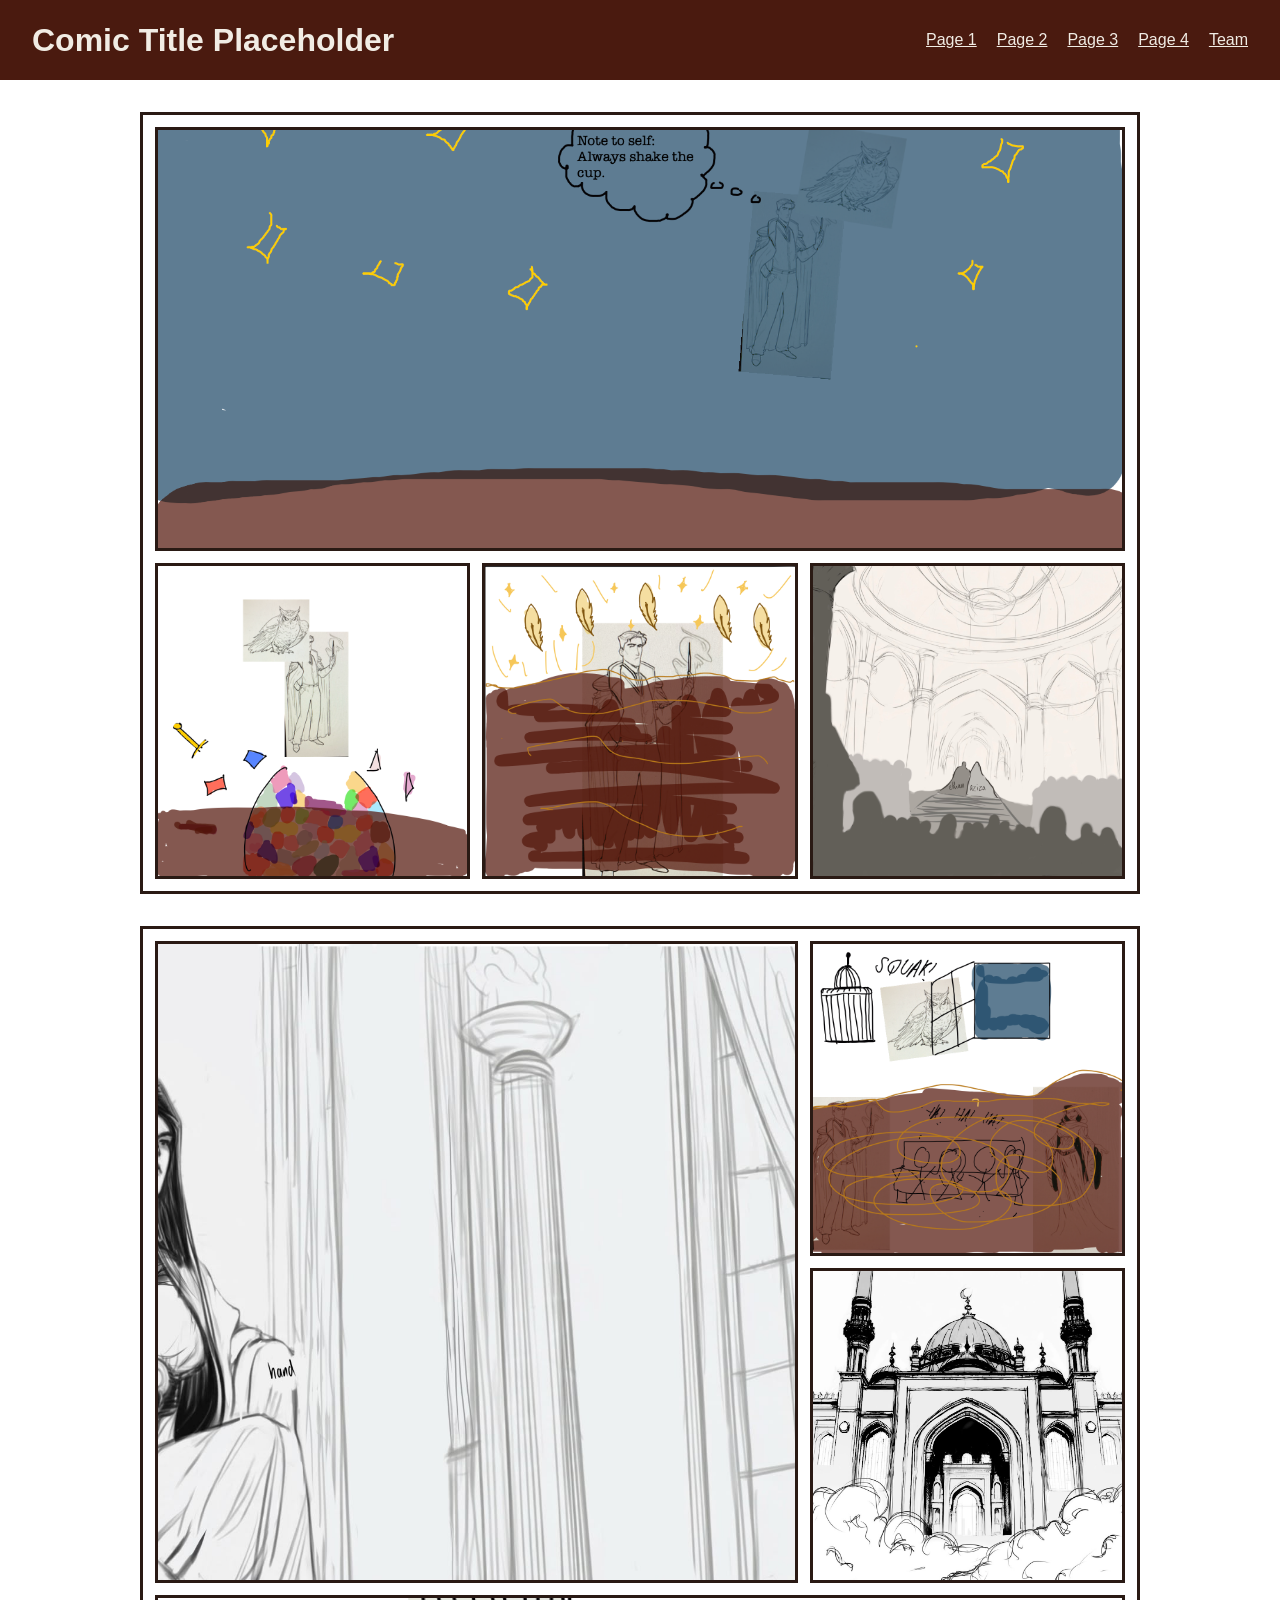
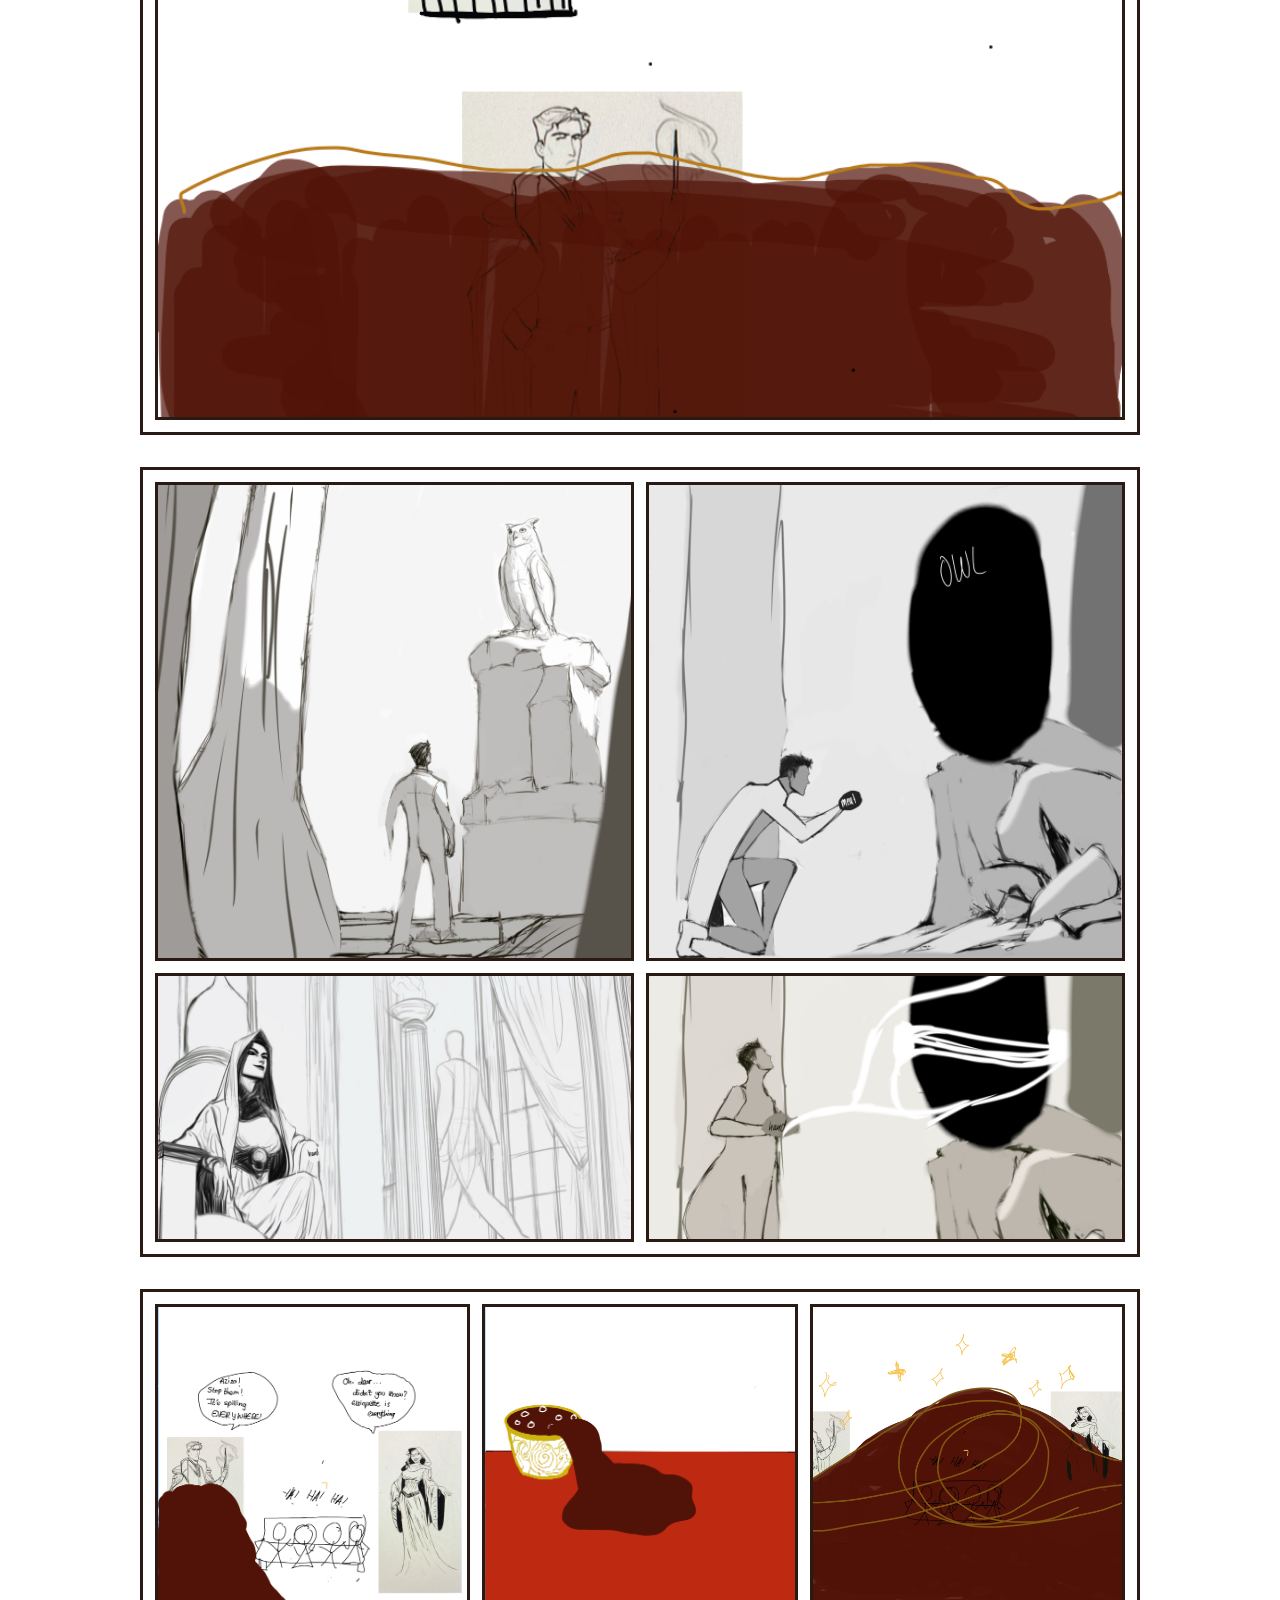
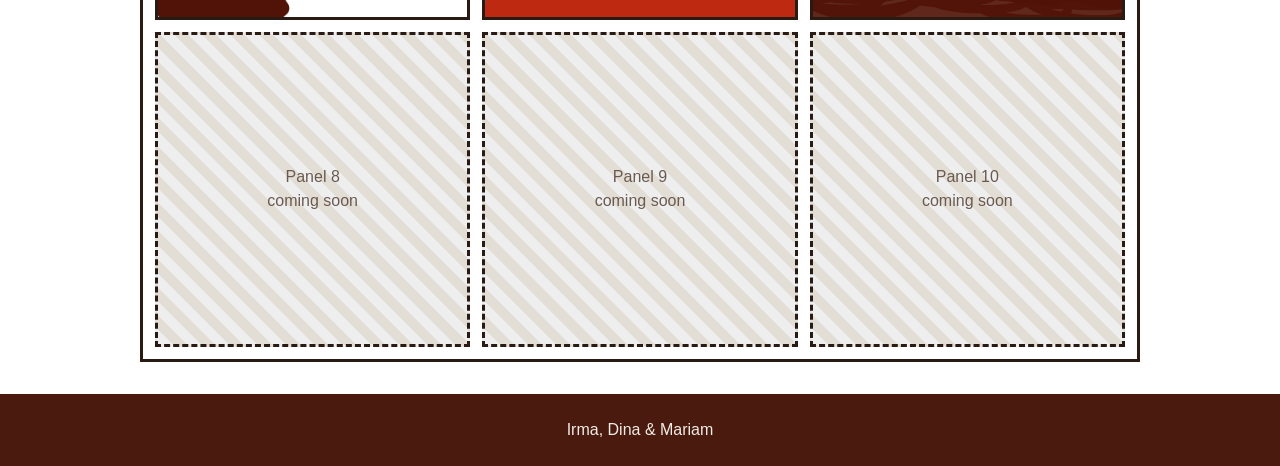
==== index.html @ a1531162 "Added resources used to learn about <figure>" ====
<!DOCTYPE html>
<html lang="en">
<head>
  <meta charset="UTF-8">
  <meta name="viewport" content="width=device-width, initial-scale=1">
  <title>Project 2 Prototype</title>
  <link rel="stylesheet" href="styles.css">
</head>
<body>

    <!-- used this documentation to learn about the figure element: https://developer.mozilla.org/en-US/docs/Web/HTML/Reference/Elements/figure -->
  
    <header class="site-header">
    <h1>Comic Title Placeholder</h1>



    <!-- navigation links to each page and the credits section -->
    <nav>
      <a href="#page-1">Page 1</a>
      <a href="#page-2">Page 2</a>
      <a href="#page-3">Page 3</a>
      <a href="#page-4">Page 4</a>
      <a href="#credits">Team</a>
    </nav>
  </header>

  <main>
    <!-- pg1-->
    <section class="page" id="page-1">
      <figure class="panel p-night"><img src="assets/night-sky.png" alt="Placeholder"></figure>
      <figure class="panel p-cauldron"><img src="assets/cauldron.png" alt="Placeholder"></figure>
      <figure class="panel p-spill"><img src="assets/spill.png" alt="Placeholder"></figure>
      <figure class="panel p-aziza"><img src="assets/together.jpeg" alt="Placeholder"></figure>
    </section>

    <!-- pg2-->
    <section class="page" id="page-2">
      <figure class="panel p-laughing"><img src="assets/talking.jpeg" alt="Placeholder"></figure>
      <figure class="panel p-cage"><img src="assets/owl-cage.png" alt="Placeholder"></figure>
      <figure class="panel p-window"><img src="assets/home.jpeg" alt="Placeholder"></figure>
      <figure class="panel p-feathers"><img src="assets/feathers.png" alt="Placeholder"></figure>
    </section>
    <!-- pg3 -->
    <section class="page" id="page-3">
      <figure class="panel p-mosque"><img src="assets/big.jpeg" alt="Placeholder"></figure>
      <figure class="panel p-hall"><img src="assets/befriend.jpeg" alt="Placeholder"></figure>
      <figure class="panel p-throne1"><img src="assets/throne.jpeg" alt="Placeholder"></figure>
      <figure class="panel p-throne2"><img src="assets/powers.jpeg" alt="Placeholder"></figure>
    </section>

    <!-- pg4 -->
    <section class="page" id="page-4">
      <figure class="panel p-sq"><img src="assets/convo.png" alt="Placeholder"></figure>
      <figure class="panel p-sq"><img src="assets/cup.png" alt="Placeholder"></figure>
      <figure class="panel p-sq"><img src="assets/more-spill.png" alt="Placeholder"></figure>
      <div class="panel placeholder p-sq"><p>Panel 8<br>coming soon</p></div>
      <div class="panel placeholder p-sq"><p>Panel 9<br>coming soon</p></div>
      <div class="panel placeholder p-sq"><p>Panel 10<br>coming soon</p></div>
    </section>
  </main>

  <footer class="site-footer" id="team">
    <p>Irma, Dina & Mariam</p>
  </footer>

</body>
</html>
---- styles.css ----
html, body, header, nav, main, section, figure, footer,
h1, h2, h3, p, ul, a, img, div{
  box-sizing: border-box;
  margin: 0;
  padding: 0;
}

body{
  font-family: Arial, Helvetica, sans-serif;
  line-height: 1.5;
  background: #ffffff;
  color: #222222;
}

img{
  max-width: 100%;
  display: block;
}

/* flexbox: header and nav */
.site-header{
  display: flex;
  justify-content: space-between;
  align-items: center;
  flex-wrap: wrap;
  gap: 1rem;
  padding: 1rem 2rem;
  background: #4a1a0f;
  color: #f1ece4;
}
.site-header nav{
    display: flex; 
    gap: 1.25rem; 
}
.site-header a{
    color: inherit; 
}

/* grid: each comic page is a 6 column grid */
.page{
  display: grid;
  grid-template-columns: repeat(6, 1fr);
  gap: 0.75rem;
  max-width: 1000px;
  margin: 2rem auto;
  padding: 0.75rem;
  background: #fff;
  border: 3px solid #2a1a14;
}

.panel{ 
    border: 3px solid #2a1a14; 
    overflow: hidden; 
    background: #ddd; 
}

.panel img{ 
    width: 100%; 
    height: 100%; 
    object-fit: cover; 
    display: block; 
}

/* pg1: wide panel on top, then three smaller ones */
.p-night{ 
    grid-column: span 6; 
    aspect-ratio: 16 / 7; 
}
.p-cauldron{ 
    grid-column: span 2; 
    aspect-ratio: 1; 
}
.p-spill{ 
    grid-column: span 2; 
    aspect-ratio: 1; 
}
.p-aziza{ 
    grid-column: span 2; 
    aspect-ratio: 1; 
}

/* pg2: tall panel on the left, small ones stacked on the right */
.p-laughing{
    grid-column: span 4; 
    grid-row: span 2; 
}
.p-cage{ 
    grid-column: span 2; 
    aspect-ratio: 1; 
}
.p-window{ 
    grid-column: span 2; 
    aspect-ratio: 1; 
}
.p-feathers{ 
    grid-column: span 6; 
    aspect-ratio: 16 / 7; 
}


/* pg3 */
.p-mosque, .p-hall{ 
    grid-column: span 3; 
    aspect-ratio: 1; 
}
.p-throne1, .p-throne2{
    grid-column: span 3; 
    aspect-ratio: 16 / 9;
}

/* pg4: six equal squares, last three are placeholders */
.p-sq{
    grid-column: span 2;
    aspect-ratio: 1; 
}

.placeholder{
  display: flex;
  align-items: center;
  justify-content: center;
  text-align: center;
  background: repeating-linear-gradient(45deg, #eee, #eee 10px, #e2ddd5 10px, #e2ddd5 20px);
  border-style: dashed;
  color: #6b5a50;
}

.site-footer{ 
    text-align: center; 
    padding: 1.5rem; 
    background: #4a1a0f; 
    color: #f1ece4; 
}
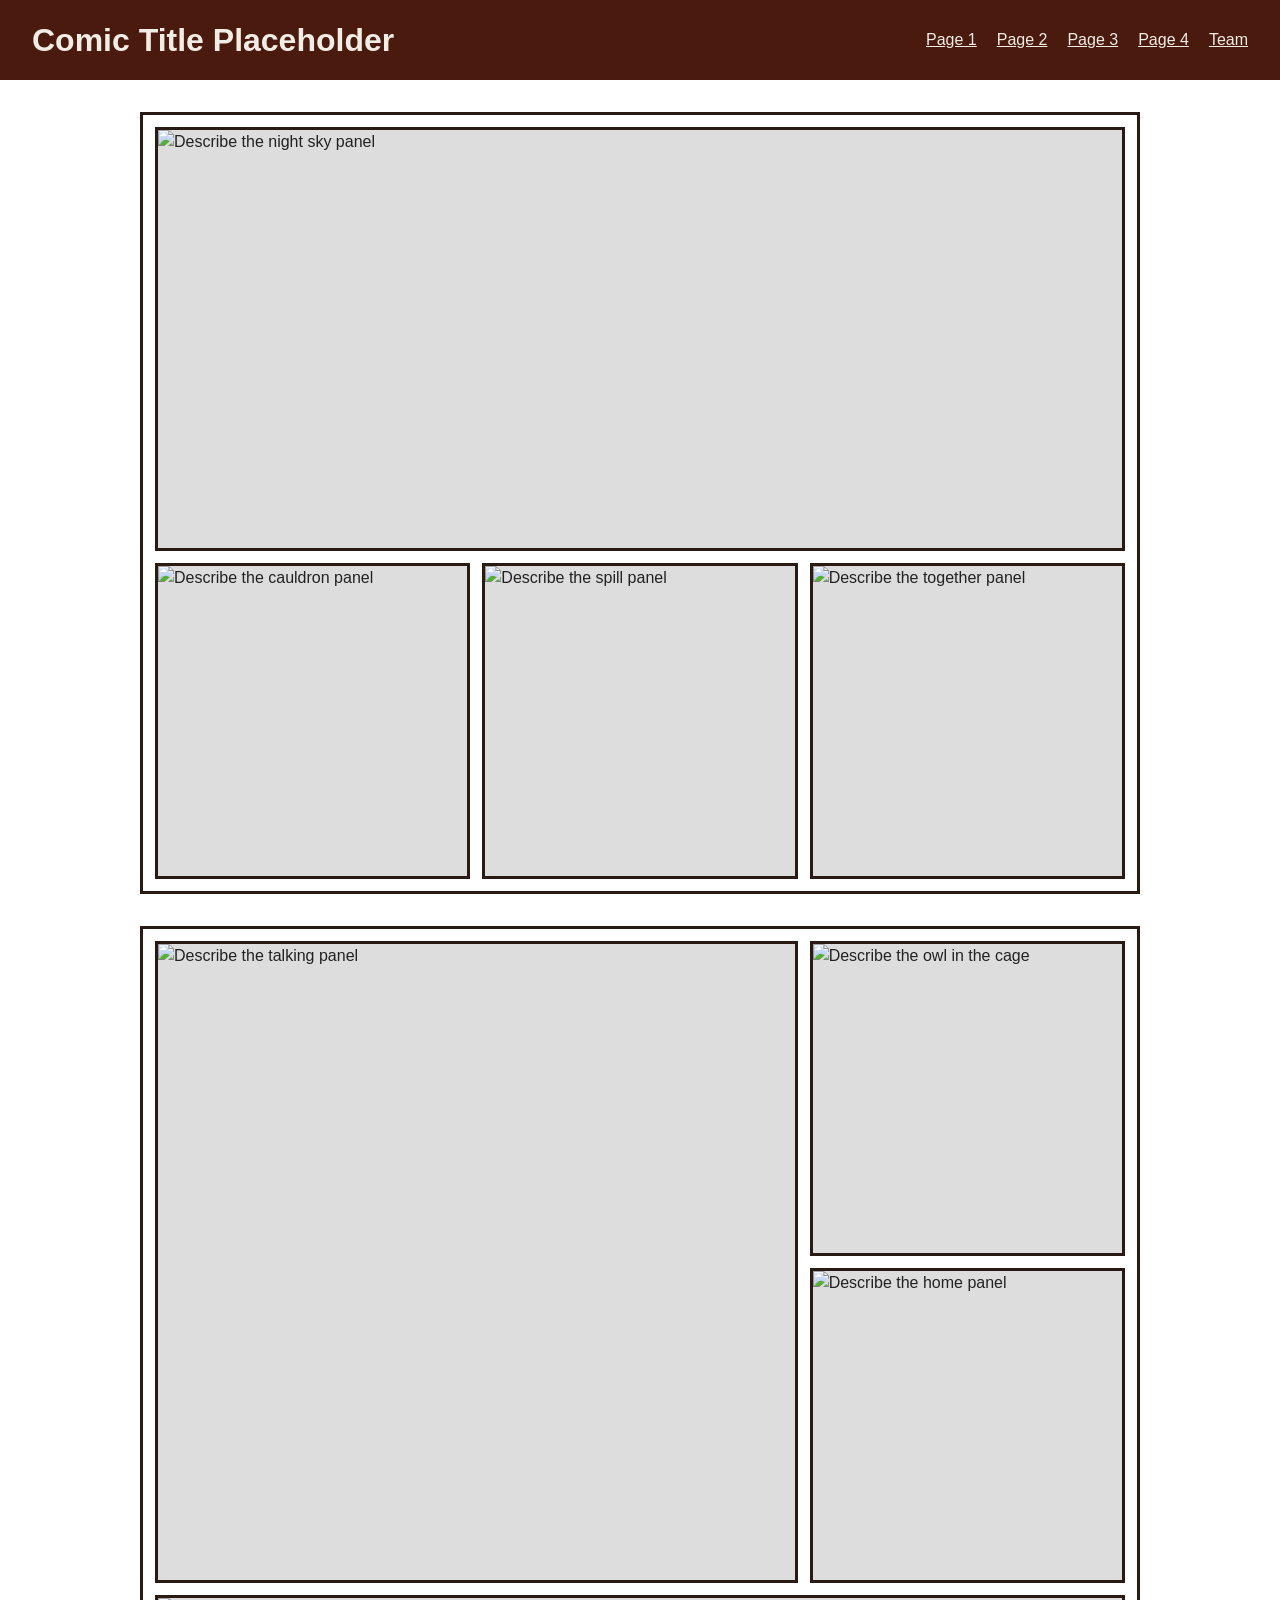
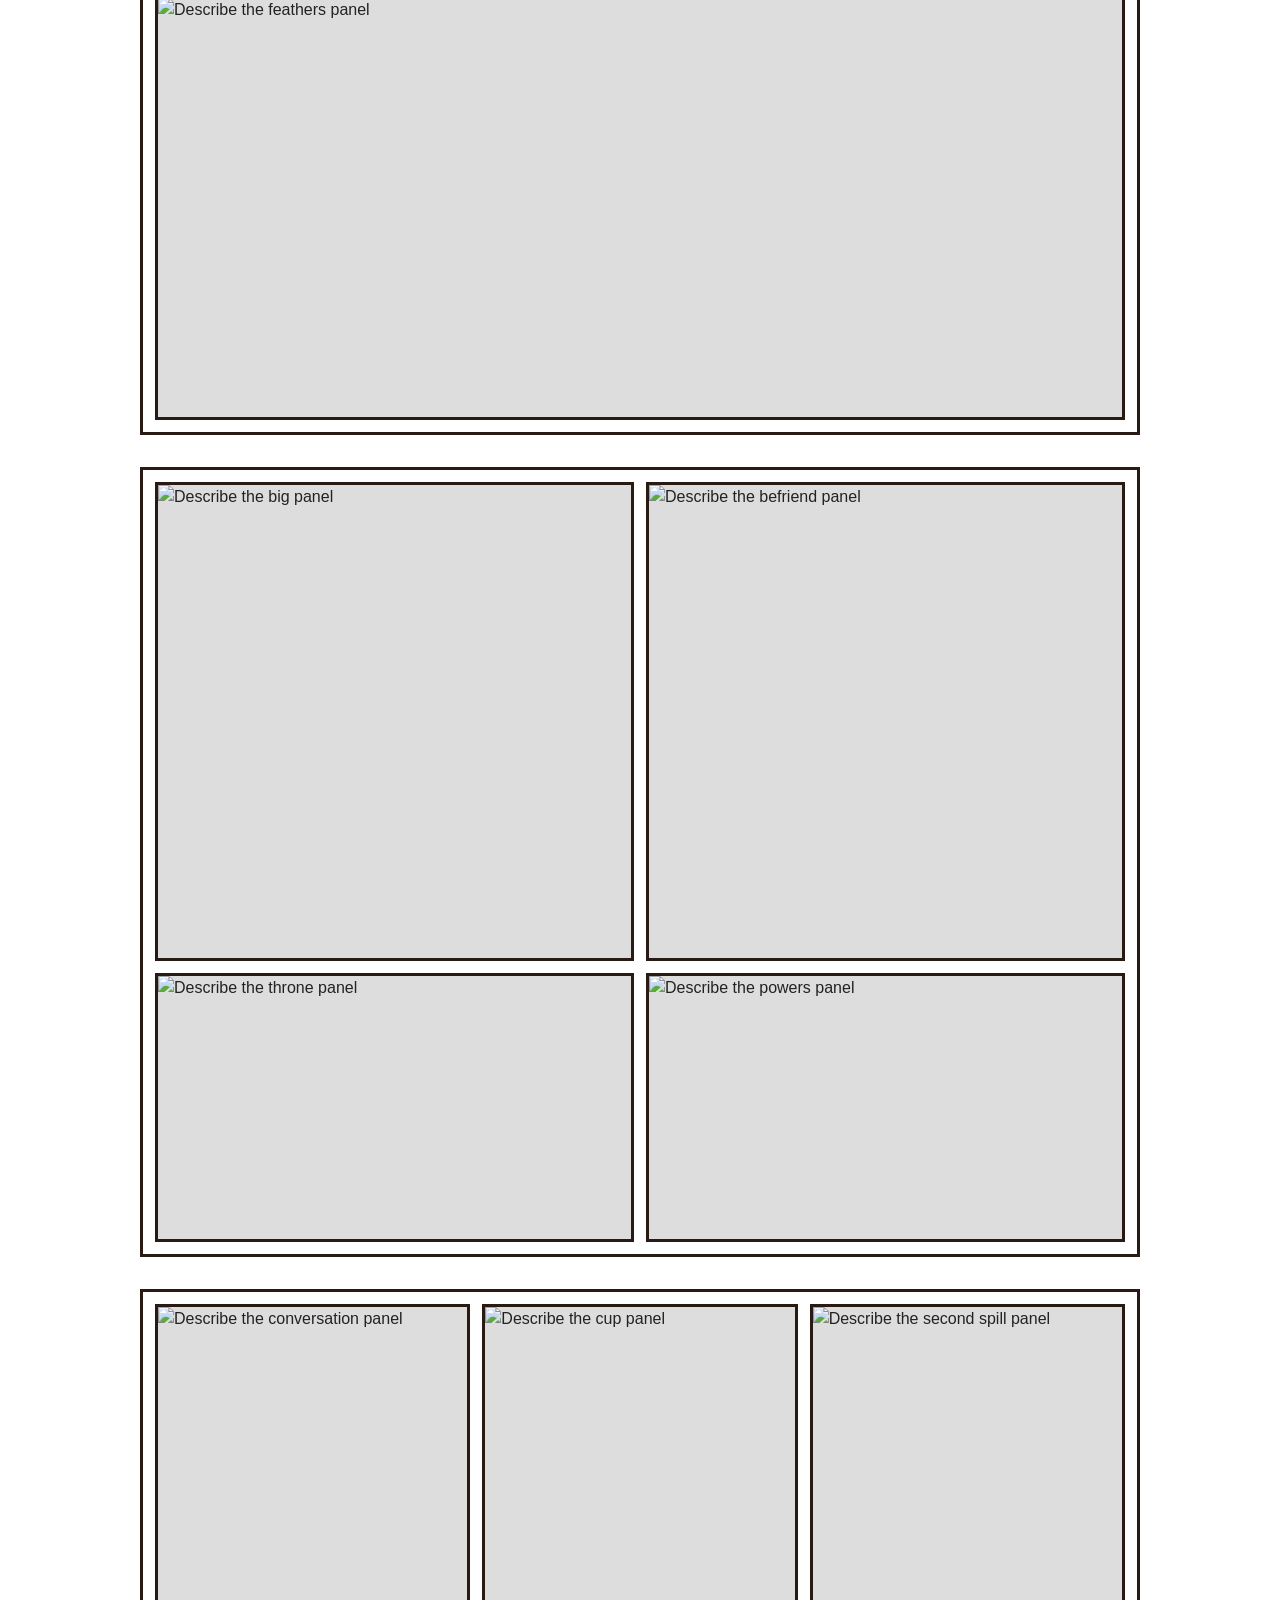
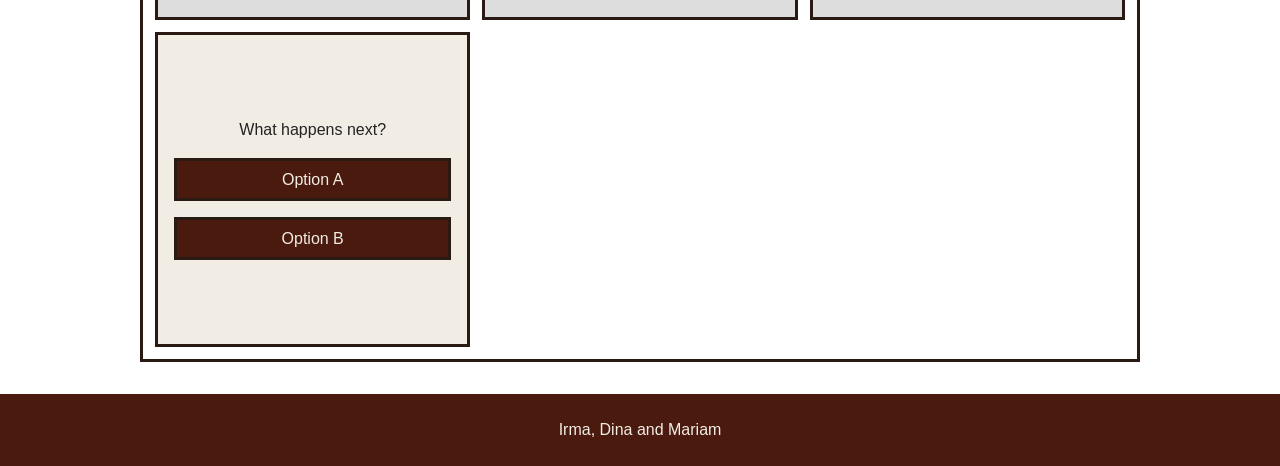
==== commit 51d10976: "Adding initial interactions, hide endings, reader ending choice, drafting names for photos to figure" ====
--- a/index.html
+++ b/index.html
@@ -8,12 +8,10 @@
 </head>
 <body>
 
-    <!-- used this documentation to learn about the figure element: https://developer.mozilla.org/en-US/docs/Web/HTML/Reference/Elements/figure -->
-  
-    <header class="site-header">
+  <!-- used this documentation to learn about the figure element: https://developer.mozilla.org/en-US/docs/Web/HTML/Reference/Elements/figure -->
+
+  <header class="site-header">
     <h1>Comic Title Placeholder</h1>
-
-
 
     <!-- navigation links to each page and the credits section -->
     <nav>
@@ -21,47 +19,106 @@
       <a href="#page-2">Page 2</a>
       <a href="#page-3">Page 3</a>
       <a href="#page-4">Page 4</a>
-      <a href="#credits">Team</a>
+      <a href="#team">Team</a>
     </nav>
   </header>
 
   <main>
-    <!-- pg1-->
+    <!-- pg1 -->
     <section class="page" id="page-1">
-      <figure class="panel p-night"><img src="assets/night-sky.png" alt="Placeholder"></figure>
-      <figure class="panel p-cauldron"><img src="assets/cauldron.png" alt="Placeholder"></figure>
-      <figure class="panel p-spill"><img src="assets/spill.png" alt="Placeholder"></figure>
-      <figure class="panel p-aziza"><img src="assets/together.jpeg" alt="Placeholder"></figure>
+      <figure class="panel p-night">
+        <img src="assets/p1-night-sky.png" alt="Describe the night sky panel">
+      </figure>
+
+      <figure class="panel p-cauldron">
+        <img src="assets/p1-cauldron.png" alt="Describe the cauldron panel">
+        <figcaption>Write the line here</figcaption>
+      </figure>
+
+      <!-- click this panel to swap the picture -->
+      <figure class="panel p-spill swap">
+        <img src="assets/p1-spill.png" data-alt="assets/p1-spill-after.png" alt="Describe the spill panel">
+      </figure>
+
+      <figure class="panel p-together">
+        <img src="assets/p1-together.png" alt="Describe the together panel">
+      </figure>
     </section>
 
-    <!-- pg2-->
+    <!-- pg2 -->
     <section class="page" id="page-2">
-      <figure class="panel p-laughing"><img src="assets/talking.jpeg" alt="Placeholder"></figure>
-      <figure class="panel p-cage"><img src="assets/owl-cage.png" alt="Placeholder"></figure>
-      <figure class="panel p-window"><img src="assets/home.jpeg" alt="Placeholder"></figure>
-      <figure class="panel p-feathers"><img src="assets/feathers.png" alt="Placeholder"></figure>
+      <figure class="panel p-talking">
+        <img src="assets/p2-talking.png" alt="Describe the talking panel">
+        <figcaption>Write the line here</figcaption>
+      </figure>
+
+      <figure class="panel p-cage">
+        <img src="assets/p2-owl-cage.png" alt="Describe the owl in the cage">
+        <figcaption>Write the owl's line here</figcaption>
+      </figure>
+
+      <figure class="panel p-home">
+        <img src="assets/p2-home.png" alt="Describe the home panel">
+      </figure>
+
+      <figure class="panel p-feathers">
+        <img src="assets/p2-feathers.png" alt="Describe the feathers panel">
+      </figure>
     </section>
+
     <!-- pg3 -->
     <section class="page" id="page-3">
-      <figure class="panel p-mosque"><img src="assets/big.jpeg" alt="Placeholder"></figure>
-      <figure class="panel p-hall"><img src="assets/befriend.jpeg" alt="Placeholder"></figure>
-      <figure class="panel p-throne1"><img src="assets/throne.jpeg" alt="Placeholder"></figure>
-      <figure class="panel p-throne2"><img src="assets/powers.jpeg" alt="Placeholder"></figure>
+      <figure class="panel p-big">
+        <img src="assets/p3-big.png" alt="Describe the big panel">
+      </figure>
+
+      <figure class="panel p-befriend">
+        <img src="assets/p3-befriend.png" alt="Describe the befriend panel">
+      </figure>
+
+      <figure class="panel p-throne">
+        <img src="assets/p3-throne.png" alt="Describe the throne panel">
+      </figure>
+
+      <figure class="panel p-powers">
+        <img src="assets/p3-powers.png" alt="Describe the powers panel">
+      </figure>
     </section>
 
     <!-- pg4 -->
     <section class="page" id="page-4">
-      <figure class="panel p-sq"><img src="assets/convo.png" alt="Placeholder"></figure>
-      <figure class="panel p-sq"><img src="assets/cup.png" alt="Placeholder"></figure>
-      <figure class="panel p-sq"><img src="assets/more-spill.png" alt="Placeholder"></figure>
-      <div class="panel placeholder p-sq"><p>Panel 8<br>coming soon</p></div>
-      <div class="panel placeholder p-sq"><p>Panel 9<br>coming soon</p></div>
-      <div class="panel placeholder p-sq"><p>Panel 10<br>coming soon</p></div>
+      <figure class="panel p-sq">
+        <img src="assets/p4-convo.png" alt="Describe the conversation panel">
+      </figure>
+
+      <figure class="panel p-sq">
+        <img src="assets/p4-cup.png" alt="Describe the cup panel">
+      </figure>
+
+      <figure class="panel p-sq">
+        <img src="assets/p4-more-spill.png" alt="Describe the second spill panel">
+      </figure>
+
+      <!-- the reader picks an ending -->
+      <div class="panel p-sq choice-box">
+        <p>What happens next?</p>
+        <button data-show="end-a">Option A</button>
+        <button data-show="end-b">Option B</button>
+      </div>
+
+      <!-- both endings start hidden, one is shown when a button is clicked -->
+      <figure class="panel p-ending hidden" id="end-a">
+        <img src="assets/p4-ending-a.png" alt="Describe ending A">
+      </figure>
+
+      <figure class="panel p-ending hidden" id="end-b">
+        <img src="assets/p4-ending-b.png" alt="Describe ending B">
+      </figure>
     </section>
   </main>
 
   <footer class="site-footer" id="team">
-    <p>Irma, Dina & Mariam</p>
+    <p>Irma, Dina and Mariam</p>
   </footer>
 
 </body>
--- a/styles.css
+++ b/styles.css
@@ -1,8 +1,12 @@
-html, body, header, nav, main, section, figure, footer,
-h1, h2, h3, p, ul, a, img, div{
+html, body, header, nav, main, section, figure, figcaption, footer,
+h1, h2, h3, p, ul, a, img, div, button{
   box-sizing: border-box;
   margin: 0;
   padding: 0;
+}
+
+html{
+  scroll-behavior: smooth;
 }
 
 body{
@@ -27,13 +31,16 @@
   padding: 1rem 2rem;
   background: #4a1a0f;
   color: #f1ece4;
+  position: sticky;   /* header stays on screen while reading */
+  top: 0;
+  z-index: 10;
 }
 .site-header nav{
-    display: flex; 
-    gap: 1.25rem; 
+  display: flex;
+  gap: 1.25rem;
 }
 .site-header a{
-    color: inherit; 
+  color: inherit;
 }
 
 /* grid: each comic page is a 6 column grid */
@@ -46,87 +53,131 @@
   padding: 0.75rem;
   background: #fff;
   border: 3px solid #2a1a14;
+  scroll-margin-top: 90px;   /* so the sticky header doesn't cover the page after a nav click */
 }
 
-.panel{ 
-    border: 3px solid #2a1a14; 
-    overflow: hidden; 
-    background: #ddd; 
+.panel{
+  position: relative;
+  border: 3px solid #2a1a14;
+  overflow: hidden;
+  background: #ddd;
 }
 
-.panel img{ 
-    width: 100%; 
-    height: 100%; 
-    object-fit: cover; 
-    display: block; 
+.panel img{
+  width: 100%;
+  height: 100%;
+  object-fit: cover;
+  display: block;
 }
 
 /* pg1: wide panel on top, then three smaller ones */
-.p-night{ 
-    grid-column: span 6; 
-    aspect-ratio: 16 / 7; 
+.p-night{
+  grid-column: span 6;
+  aspect-ratio: 16 / 7;
 }
-.p-cauldron{ 
-    grid-column: span 2; 
-    aspect-ratio: 1; 
+.p-cauldron{
+  grid-column: span 2;
+  aspect-ratio: 1;
 }
-.p-spill{ 
-    grid-column: span 2; 
-    aspect-ratio: 1; 
+.p-spill{
+  grid-column: span 2;
+  aspect-ratio: 1;
 }
-.p-aziza{ 
-    grid-column: span 2; 
-    aspect-ratio: 1; 
+.p-together{
+  grid-column: span 2;
+  aspect-ratio: 1;
 }
 
 /* pg2: tall panel on the left, small ones stacked on the right */
-.p-laughing{
-    grid-column: span 4; 
-    grid-row: span 2; 
+.p-talking{
+  grid-column: span 4;
+  grid-row: span 2;
 }
-.p-cage{ 
-    grid-column: span 2; 
-    aspect-ratio: 1; 
+.p-cage{
+  grid-column: span 2;
+  aspect-ratio: 1;
 }
-.p-window{ 
-    grid-column: span 2; 
-    aspect-ratio: 1; 
+.p-home{
+  grid-column: span 2;
+  aspect-ratio: 1;
 }
-.p-feathers{ 
-    grid-column: span 6; 
-    aspect-ratio: 16 / 7; 
+.p-feathers{
+  grid-column: span 6;
+  aspect-ratio: 16 / 7;
 }
 
-
 /* pg3 */
-.p-mosque, .p-hall{ 
-    grid-column: span 3; 
-    aspect-ratio: 1; 
+.p-big, .p-befriend{
+  grid-column: span 3;
+  aspect-ratio: 1;
 }
-.p-throne1, .p-throne2{
-    grid-column: span 3; 
-    aspect-ratio: 16 / 9;
+.p-throne, .p-powers{
+  grid-column: span 3;
+  aspect-ratio: 16 / 9;
 }
 
-/* pg4: six equal squares, last three are placeholders */
+/* pg4: three squares, then the choice box and the ending */
 .p-sq{
-    grid-column: span 2;
-    aspect-ratio: 1; 
+  grid-column: span 2;
+  aspect-ratio: 1;
+}
+.p-ending{
+  grid-column: span 4;
+  aspect-ratio: 2 / 1;
 }
 
-.placeholder{
-  display: flex;
-  align-items: center;
-  justify-content: center;
-  text-align: center;
-  background: repeating-linear-gradient(45deg, #eee, #eee 10px, #e2ddd5 10px, #e2ddd5 20px);
-  border-style: dashed;
-  color: #6b5a50;
+/* ---- interactions ---- */
+
+/* click to swap the picture */
+.swap{
+  cursor: pointer;
 }
 
-.site-footer{ 
-    text-align: center; 
-    padding: 1.5rem; 
-    background: #4a1a0f; 
-    color: #f1ece4; 
+/* caption slides up on hover (or on tap, see script.js) */
+.panel figcaption{
+  position: absolute;
+  bottom: 0;
+  left: 0;
+  background: #f1ece4;
+  border: 3px solid #2a1a14;
+  padding: 0.4rem 0.8rem;
+  transform: translateY(110%);
+  transition: transform 0.3s;
+}
+.panel:hover figcaption,
+.panel.show figcaption{
+  transform: translateY(0);
+}
+
+/* branching ending */
+.hidden{
+  display: none;
+}
+
+.choice-box{
+  display: flex;
+  flex-direction: column;
+  justify-content: center;
+  gap: 1rem;
+  padding: 1rem;
+  text-align: center;
+  background: #f1ece4;
+}
+.choice-box button{
+  padding: 0.6rem;
+  font-size: 1rem;
+  background: #4a1a0f;
+  color: #f1ece4;
+  border: 3px solid #2a1a14;
+  cursor: pointer;
+}
+.choice-box button:hover{
+  background: #2a1a14;
+}
+
+.site-footer{
+  text-align: center;
+  padding: 1.5rem;
+  background: #4a1a0f;
+  color: #f1ece4;
 }
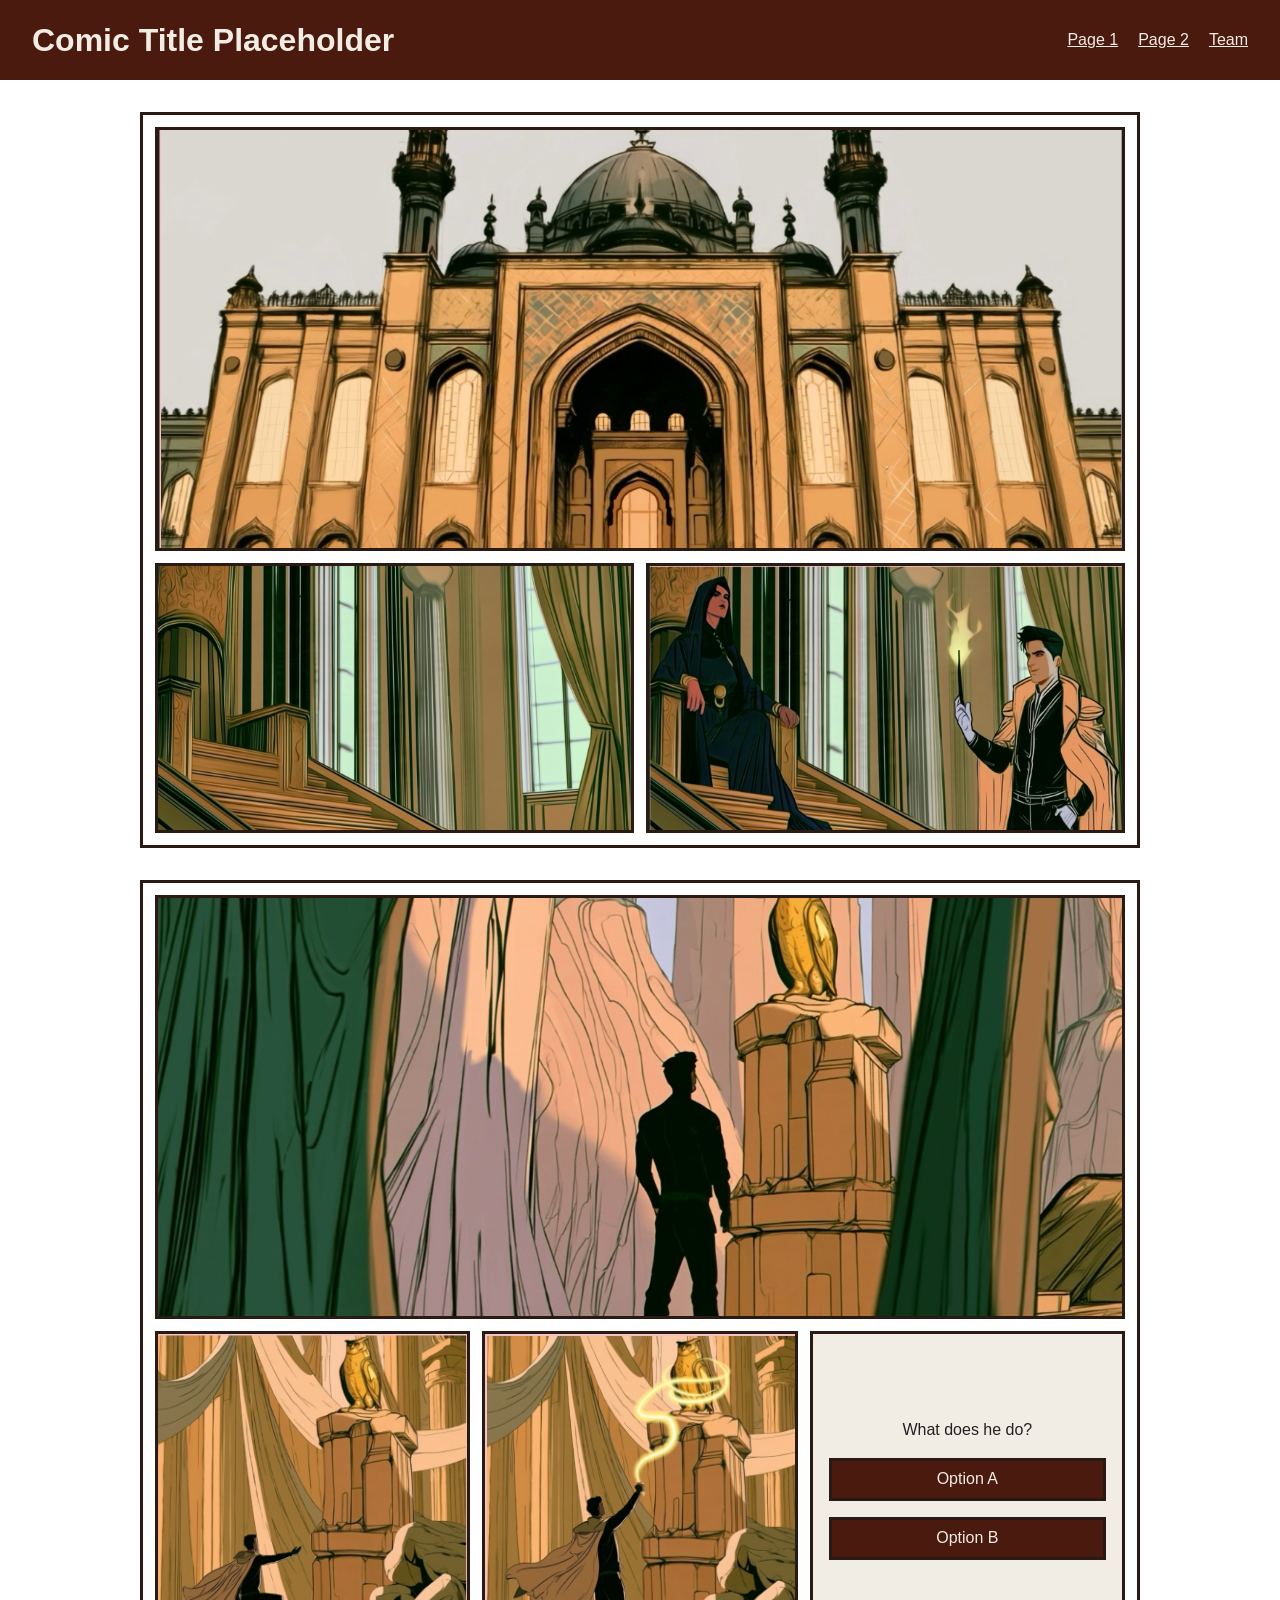
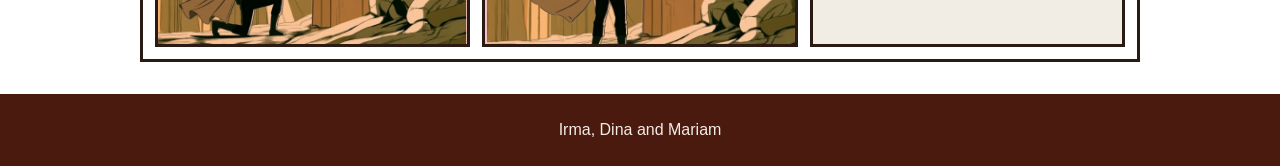
==== commit f0a41f00: "add script.js, polish index and styles, add specific photo names" ====
--- a/index.html
+++ b/index.html
@@ -17,109 +17,77 @@
     <nav>
       <a href="#page-1">Page 1</a>
       <a href="#page-2">Page 2</a>
-      <a href="#page-3">Page 3</a>
-      <a href="#page-4">Page 4</a>
       <a href="#team">Team</a>
     </nav>
   </header>
 
   <main>
-    <!-- pg1 -->
+
+    <!-- PAGE 1: the building, the empty hall, the meeting -->
     <section class="page" id="page-1">
-      <figure class="panel p-night">
-        <img src="assets/p1-night-sky.png" alt="Describe the night sky panel">
-      </figure>
 
-      <figure class="panel p-cauldron">
-        <img src="assets/p1-cauldron.png" alt="Describe the cauldron panel">
+      <!-- panel 1 -->
+      <figure class="panel p-mosque">
+        <img src="assets/1.png" alt="A mosque with a tall arched doorway">
         <figcaption>Write the line here</figcaption>
       </figure>
 
-      <!-- click this panel to swap the picture -->
-      <figure class="panel p-spill swap">
-        <img src="assets/p1-spill.png" data-alt="assets/p1-spill-after.png" alt="Describe the spill panel">
+      <!-- panel 2: click to show who is sitting on the stairs -->
+      <figure class="panel p-hall swap">
+        <img src="assets/2.png" data-alt="assets/third.png" alt="An empty hall with a grand staircase">
       </figure>
 
-      <figure class="panel p-together">
-        <img src="assets/p1-together.png" alt="Describe the together panel">
-      </figure>
-    </section>
-
-    <!-- pg2 -->
-    <section class="page" id="page-2">
-      <figure class="panel p-talking">
-        <img src="assets/p2-talking.png" alt="Describe the talking panel">
+      <!-- panel 3 -->
+      <figure class="panel p-meeting">
+        <img src="assets/3.png" alt="A man with a glowing wand stands in front of the hooded woman on the stairs">
         <figcaption>Write the line here</figcaption>
       </figure>
 
-      <figure class="panel p-cage">
-        <img src="assets/p2-owl-cage.png" alt="Describe the owl in the cage">
-        <figcaption>Write the owl's line here</figcaption>
+    </section>
+
+    <!-- PAGE 2: the owl -->
+    <section class="page" id="page-2">
+
+      <!-- panel 4: click to put the cape on -->
+      <figure class="panel p-owl swap">
+        <img src="assets/4.png" data-alt="assets/sixth.png" alt="A man stands in front of a golden owl statue">
       </figure>
 
-      <figure class="panel p-home">
-        <img src="assets/p2-home.png" alt="Describe the home panel">
+      <!-- panel 5 -->
+      <figure class="panel p-kneel">
+        <img src="assets/5.png" alt="The man kneels and reaches toward the owl">
+        <figcaption>Write the line here</figcaption>
       </figure>
 
-      <figure class="panel p-feathers">
-        <img src="assets/p2-feathers.png" alt="Describe the feathers panel">
-      </figure>
-    </section>
-
-    <!-- pg3 -->
-    <section class="page" id="page-3">
-      <figure class="panel p-big">
-        <img src="assets/p3-big.png" alt="Describe the big panel">
-      </figure>
-
-      <figure class="panel p-befriend">
-        <img src="assets/p3-befriend.png" alt="Describe the befriend panel">
-      </figure>
-
-      <figure class="panel p-throne">
-        <img src="assets/p3-throne.png" alt="Describe the throne panel">
-      </figure>
-
-      <figure class="panel p-powers">
-        <img src="assets/p3-powers.png" alt="Describe the powers panel">
-      </figure>
-    </section>
-
-    <!-- pg4 -->
-    <section class="page" id="page-4">
-      <figure class="panel p-sq">
-        <img src="assets/p4-convo.png" alt="Describe the conversation panel">
-      </figure>
-
-      <figure class="panel p-sq">
-        <img src="assets/p4-cup.png" alt="Describe the cup panel">
-      </figure>
-
-      <figure class="panel p-sq">
-        <img src="assets/p4-more-spill.png" alt="Describe the second spill panel">
+      <!-- panel 6 -->
+      <figure class="panel p-wand">
+        <img src="assets/6.png" alt="The man raises his wand and light spirals around the owl">
       </figure>
 
       <!-- the reader picks an ending -->
-      <div class="panel p-sq choice-box">
-        <p>What happens next?</p>
-        <button data-show="end-a">Option A</button>
-        <button data-show="end-b">Option B</button>
+      <div class="panel choice-box">
+        <p>What does he do?</p>
+        <button id="button-a">Option A</button>
+        <button id="button-b">Option B</button>
       </div>
 
-      <!-- both endings start hidden, one is shown when a button is clicked -->
-      <figure class="panel p-ending hidden" id="end-a">
-        <img src="assets/p4-ending-a.png" alt="Describe ending A">
-      </figure>
+      <!-- both endings start hidden, one shows when a button is clicked -->
+      <div class="panel p-ending hidden" id="end-a">
+        <p>Write ending A here</p>
+      </div>
 
-      <figure class="panel p-ending hidden" id="end-b">
-        <img src="assets/p4-ending-b.png" alt="Describe ending B">
-      </figure>
+      <div class="panel p-ending hidden" id="end-b">
+        <p>Write ending B here</p>
+      </div>
+
     </section>
+
   </main>
 
   <footer class="site-footer" id="team">
     <p>Irma, Dina and Mariam</p>
   </footer>
 
+  <script src="script.js"></script>
 </body>
 </html>
--- a/styles.css
+++ b/styles.css
@@ -70,60 +70,35 @@
   display: block;
 }
 
-/* pg1: wide panel on top, then three smaller ones */
-.p-night{
+/* page 1: wide mosque on top, then two panels side by side */
+.p-mosque{
   grid-column: span 6;
   aspect-ratio: 16 / 7;
 }
-.p-cauldron{
-  grid-column: span 2;
-  aspect-ratio: 1;
+.p-hall, .p-meeting{
+  grid-column: span 3;
+  aspect-ratio: 16 / 9;
 }
-.p-spill{
-  grid-column: span 2;
-  aspect-ratio: 1;
+
+/* page 2: wide owl on top, then kneel, wand and the choice box */
+.p-owl{
+  grid-column: span 6;
+  aspect-ratio: 16 / 7;
 }
-.p-together{
+.p-kneel, .p-wand, .choice-box{
   grid-column: span 2;
   aspect-ratio: 1;
 }
 
-/* pg2: tall panel on the left, small ones stacked on the right */
-.p-talking{
-  grid-column: span 4;
-  grid-row: span 2;
-}
-.p-cage{
-  grid-column: span 2;
-  aspect-ratio: 1;
-}
-.p-home{
-  grid-column: span 2;
-  aspect-ratio: 1;
-}
-.p-feathers{
+/* the ending text boxes */
+.p-ending{
   grid-column: span 6;
-  aspect-ratio: 16 / 7;
-}
-
-/* pg3 */
-.p-big, .p-befriend{
-  grid-column: span 3;
-  aspect-ratio: 1;
-}
-.p-throne, .p-powers{
-  grid-column: span 3;
-  aspect-ratio: 16 / 9;
-}
-
-/* pg4: three squares, then the choice box and the ending */
-.p-sq{
-  grid-column: span 2;
-  aspect-ratio: 1;
-}
-.p-ending{
-  grid-column: span 4;
-  aspect-ratio: 2 / 1;
+  display: flex;
+  align-items: center;
+  justify-content: center;
+  padding: 2rem;
+  text-align: center;
+  background: #f1ece4;
 }
 
 /* ---- interactions ---- */
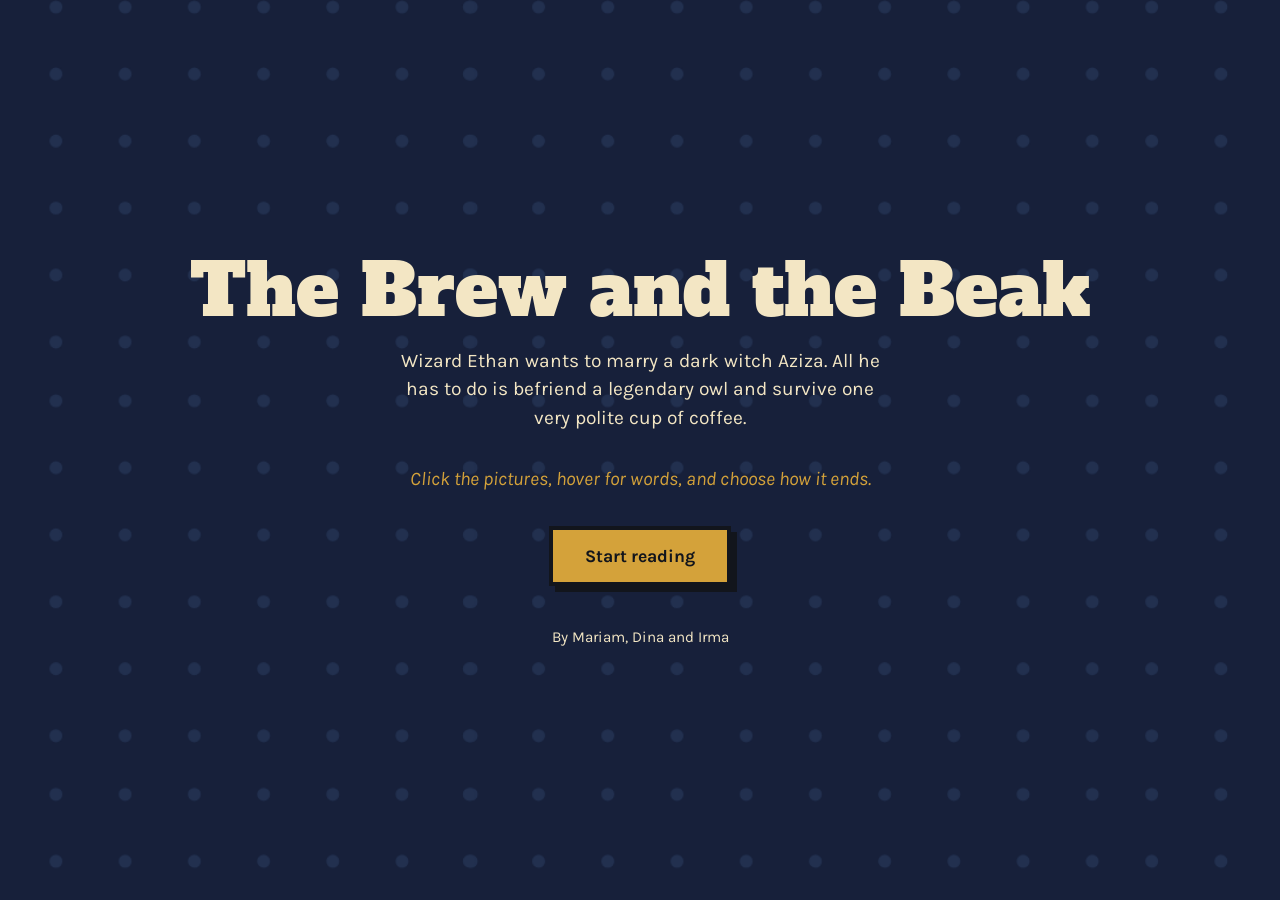
==== commit f364041d: "Updated inex, comic, scripts, improved designed, improved animation initials" ====
--- a/index.html
+++ b/index.html
@@ -3,91 +3,26 @@
 <head>
   <meta charset="UTF-8">
   <meta name="viewport" content="width=device-width, initial-scale=1">
-  <title>Project 2 Prototype</title>
+  <title>The Brew and the Beak</title>
   <link rel="stylesheet" href="styles.css">
 </head>
-<body>
+<body class="welcome">
 
-  <!-- used this documentation to learn about the figure element: https://developer.mozilla.org/en-US/docs/Web/HTML/Reference/Elements/figure -->
+  <h1>The Brew and the Beak</h1>
 
-  <header class="site-header">
-    <h1>Comic Title Placeholder</h1>
+  <!-- short description -->
+  <p>Wizard Ethan wants to marry a dark witch Aziza. All he has to do is befriend a legendary owl and survive one very polite cup of coffee.</p>
 
-    <!-- navigation links to each page and the credits section -->
-    <nav>
-      <a href="#page-1">Page 1</a>
-      <a href="#page-2">Page 2</a>
-      <a href="#team">Team</a>
-    </nav>
-  </header>
+  <!-- reading instructions -->
+  <p class="hint-text">Click the pictures, hover for words, and choose how it ends.</p>
 
-  <main>
+  <!-- button takes the user to the comic story page -->
+  <a class="start-button" id="start-button" href="comic.html">Start reading</a>
 
-    <!-- PAGE 1: the building, the empty hall, the meeting -->
-    <section class="page" id="page-1">
+  
+  <!-- credits -->
+  <p class="credit">By Mariam, Dina and Irma</p>
 
-      <!-- panel 1 -->
-      <figure class="panel p-mosque">
-        <img src="assets/1.png" alt="A mosque with a tall arched doorway">
-        <figcaption>Write the line here</figcaption>
-      </figure>
-
-      <!-- panel 2: click to show who is sitting on the stairs -->
-      <figure class="panel p-hall swap">
-        <img src="assets/2.png" data-alt="assets/third.png" alt="An empty hall with a grand staircase">
-      </figure>
-
-      <!-- panel 3 -->
-      <figure class="panel p-meeting">
-        <img src="assets/3.png" alt="A man with a glowing wand stands in front of the hooded woman on the stairs">
-        <figcaption>Write the line here</figcaption>
-      </figure>
-
-    </section>
-
-    <!-- PAGE 2: the owl -->
-    <section class="page" id="page-2">
-
-      <!-- panel 4: click to put the cape on -->
-      <figure class="panel p-owl swap">
-        <img src="assets/4.png" data-alt="assets/sixth.png" alt="A man stands in front of a golden owl statue">
-      </figure>
-
-      <!-- panel 5 -->
-      <figure class="panel p-kneel">
-        <img src="assets/5.png" alt="The man kneels and reaches toward the owl">
-        <figcaption>Write the line here</figcaption>
-      </figure>
-
-      <!-- panel 6 -->
-      <figure class="panel p-wand">
-        <img src="assets/6.png" alt="The man raises his wand and light spirals around the owl">
-      </figure>
-
-      <!-- the reader picks an ending -->
-      <div class="panel choice-box">
-        <p>What does he do?</p>
-        <button id="button-a">Option A</button>
-        <button id="button-b">Option B</button>
-      </div>
-
-      <!-- both endings start hidden, one shows when a button is clicked -->
-      <div class="panel p-ending hidden" id="end-a">
-        <p>Write ending A here</p>
-      </div>
-
-      <div class="panel p-ending hidden" id="end-b">
-        <p>Write ending B here</p>
-      </div>
-
-    </section>
-
-  </main>
-
-  <footer class="site-footer" id="team">
-    <p>Irma, Dina and Mariam</p>
-  </footer>
-
-  <script src="script.js"></script>
+  <script src="welcome.js"></script>
 </body>
 </html>
--- a/styles.css
+++ b/styles.css
@@ -1,3 +1,10 @@
+/* fonts: loaded from here so the html files don't need to change */
+@import url("https://fonts.googleapis.com/css2?family=Alfa+Slab+One&family=Karla:wght@400;700&display=swap");
+
+/* used this documentation to learn more about the grid layouts in css: https://developer.mozilla.org/en-US/docs/Web/CSS/Guides/Grid_layout */
+/* used this documentation to learn more about the flexbox layouts in css: https://developer.mozilla.org/en-US/docs/Learn_web_development/Core/CSS_layout/Flexbox */
+/* used this documentation to learn more about the cursor property in css: https://developer.mozilla.org/en-US/docs/Web/CSS/Reference/Properties/cursor */
+
 html, body, header, nav, main, section, figure, figcaption, footer,
 h1, h2, h3, p, ul, a, img, div, button{
   box-sizing: border-box;
@@ -5,15 +12,15 @@
   padding: 0;
 }
 
-html{
-  scroll-behavior: smooth;
-}
-
 body{
-  font-family: Arial, Helvetica, sans-serif;
+  font-family: "Karla", sans-serif;
+  font-size: 1.1rem;
   line-height: 1.5;
-  background: #ffffff;
-  color: #222222;
+  background: #17203a;
+  /* little dots in the background, like comic print */
+  background-image: radial-gradient(#22304f 2px, transparent 2px);
+  background-size: 18px 18px;
+  color: #f3e6c4;
 }
 
 img{
@@ -26,41 +33,65 @@
   display: flex;
   justify-content: space-between;
   align-items: center;
-  flex-wrap: wrap;
   gap: 1rem;
   padding: 1rem 2rem;
-  background: #4a1a0f;
-  color: #f1ece4;
-  position: sticky;   /* header stays on screen while reading */
+  background: #12151c;
+  color: #f3e6c4;
+  border-bottom: 5px solid #d4a23a;  
+  position: sticky; 
   top: 0;
   z-index: 10;
 }
+.site-header h1{
+  font-family: "Alfa Slab One", serif;
+  font-weight: 400;
+  font-size: 1.5rem;
+}
+
 .site-header nav{
   display: flex;
-  gap: 1.25rem;
-}
+  gap: 1.5rem;
+}
+
+
 .site-header a{
   color: inherit;
+  text-decoration: none;
+}
+.site-header nav a{
+  padding: 0.3rem 0.8rem;
+  font-weight: bold;
+  border: 3px solid transparent; 
+
+}
+
+
+.site-header nav a:hover{
+  border: 3px solid #d4a23a;
+  background: #d4a23a;
+  color: #12151c;
 }
 
 /* grid: each comic page is a 6 column grid */
 .page{
   display: grid;
   grid-template-columns: repeat(6, 1fr);
-  gap: 0.75rem;
+  gap: 0.9rem;
   max-width: 1000px;
-  margin: 2rem auto;
-  padding: 0.75rem;
-  background: #fff;
-  border: 3px solid #2a1a14;
-  scroll-margin-top: 90px;   /* so the sticky header doesn't cover the page after a nav click */
-}
+  margin: 2.5rem auto;
+  padding: 1rem;
+  background: #f3e6c4;
+  color: #12151c;
+  border: 4px solid #12151c;
+  box-shadow: 10px 10px 0 #12151c;
+}
+
 
 .panel{
   position: relative;
-  border: 3px solid #2a1a14;
+  border: 4px solid #12151c;
   overflow: hidden;
-  background: #ddd;
+  background: #12151c;
 }
 
 .panel img{
@@ -70,8 +101,8 @@
   display: block;
 }
 
-/* page 1: wide mosque on top, then two panels side by side */
-.p-mosque{
+/* page 1 */
+.p-home{
   grid-column: span 6;
   aspect-ratio: 16 / 7;
 }
@@ -80,11 +111,13 @@
   aspect-ratio: 16 / 9;
 }
 
-/* page 2: wide owl on top, then kneel, wand and the choice box */
+/* page 2 */
 .p-owl{
   grid-column: span 6;
   aspect-ratio: 16 / 7;
 }
+
+
 .p-kneel, .p-wand, .choice-box{
   grid-column: span 2;
   aspect-ratio: 1;
@@ -98,34 +131,44 @@
   justify-content: center;
   padding: 2rem;
   text-align: center;
-  background: #f1ece4;
-}
-
-/* ---- interactions ---- */
+  font-family: "Alfa Slab One", serif;
+  font-size: 1.4rem;
+  background: #2f4a2f;
+  color: #f3e6c4;
+}
+
+/* interactions */
 
 /* click to swap the picture */
 .swap{
   cursor: pointer;
 }
 
-/* caption slides up on hover (or on tap, see script.js) */
+/* caption slides up on hover, yellow box like an old comic */
 .panel figcaption{
   position: absolute;
   bottom: 0;
   left: 0;
-  background: #f1ece4;
-  border: 3px solid #2a1a14;
-  padding: 0.4rem 0.8rem;
+  background: #d4a23a;
+  color: #12151c;
+  font-weight: bold;
+  border-top: 4px solid #12151c;
+  border-right: 4px solid #12151c;
+  padding: 0.4rem 0.9rem;
   transform: translateY(110%);
   transition: transform 0.3s;
 }
-.panel:hover figcaption,
-.panel.show figcaption{
+.panel:hover figcaption{
   transform: translateY(0);
 }
 
-/* branching ending */
+/* branching ending, and the hidden second picture in swap panels */
 .hidden{
+  display: none;
+}
+/* ".panel img" above sets display: block and is stronger than ".hidden",
+   so images need their own rule to be hidden */
+.panel img.hidden{
   display: none;
 }
 
@@ -136,23 +179,94 @@
   gap: 1rem;
   padding: 1rem;
   text-align: center;
-  background: #f1ece4;
+  background: #2f4a2f;
+  color: #f3e6c4;
+}
+
+
+.choice-box p{
+  font-family: "Alfa Slab One", serif;
+  font-size: 1.2rem;
 }
 .choice-box button{
   padding: 0.6rem;
+  font-family: "Karla", sans-serif;
   font-size: 1rem;
-  background: #4a1a0f;
-  color: #f1ece4;
-  border: 3px solid #2a1a14;
+  font-weight: bold;
+  background: #d4a23a;
+  color: #12151c;
+  border: 3px solid #12151c;
   cursor: pointer;
 }
 .choice-box button:hover{
-  background: #2a1a14;
-}
+  background: #f3e6c4;
+}
+
 
 .site-footer{
   text-align: center;
   padding: 1.5rem;
-  background: #4a1a0f;
-  color: #f1ece4;
+  background: #12151c;
+  color: #f3e6c4;
+  border-top: 5px solid #d4a23a;
+}
+
+/* welcome page */
+.welcome{
+  min-height: 100vh;
+  display: flex;
+  flex-direction: column;
+  justify-content: center;
+  align-items: center;
+  text-align: center;
+  padding: 2rem;
+  color: #f3e6c4;
+  background-color: #17203a;
+  background-image: url("assets/background.png"), radial-gradient(#22304f 2px, transparent 2px);
+  background-size: cover, 18px 18px;
+  background-position: center;
+  transition: opacity 0.6s;
+}
+
+
+.welcome h1{
+  font-family: "Alfa Slab One", serif;
+  font-weight: 400;
+  font-size: 4.5rem;
+  line-height: 1.1;
+  margin-bottom: 1rem;
+}
+.welcome p{
+  max-width: 500px;
+  margin-bottom: 2rem;
+  font-size: 1.2rem;
+}
+.start-button{
+  display: inline-block;
+  padding: 0.8rem 2rem;
+  background: #d4a23a;
+  color: #12151c;
+  font-weight: bold;
+  text-decoration: none;
+  border: 4px solid #12151c;
+  box-shadow: 6px 6px 0 #12151c;
+}
+.start-button:hover{
+  background: #f3e6c4;
+}
+
+/* added by welcome.js when the button is pressed */
+.fade-out{
+  opacity: 0;
+}
+
+/* extra text on the welcome page */
+.welcome .hint-text{
+  font-style: italic;
+  color: #d4a23a;
+}
+.welcome .credit{
+  margin-top: 2.5rem;
+  margin-bottom: 0;
+  font-size: 0.95rem;
 }
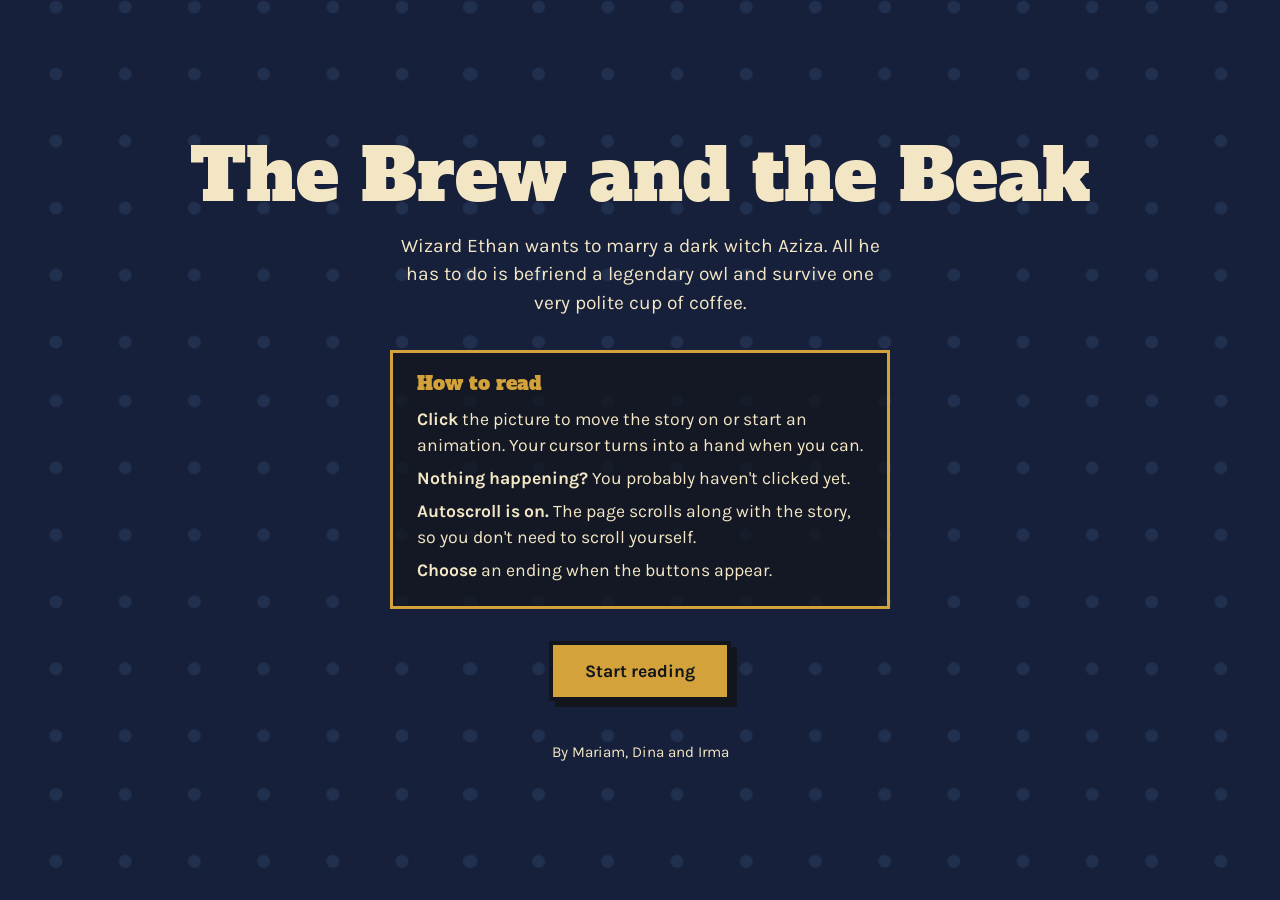
==== commit c5c4443f: "Added reading instructions on welcome page" ====
--- a/index.html
+++ b/index.html
@@ -14,7 +14,15 @@
   <p>Wizard Ethan wants to marry a dark witch Aziza. All he has to do is befriend a legendary owl and survive one very polite cup of coffee.</p>
 
   <!-- reading instructions -->
-  <p class="hint-text">Click the pictures, hover for words, and choose how it ends.</p>
+  <div class="how-to">
+    <h2>How to read</h2>
+    <ul>
+      <li><b>Click</b> the picture to move the story on or start an animation. Your cursor turns into a hand when you can.</li>
+      <li><b>Nothing happening?</b> You probably haven't clicked yet.</li>
+      <li><b>Autoscroll is on.</b> The page scrolls along with the story, so you don't need to scroll yourself.</li>
+      <li><b>Choose</b> an ending when the buttons appear.</li>
+    </ul>
+  </div>
 
   <!-- button takes the user to the comic story page -->
   <a class="start-button" id="start-button" href="comic.html">Start reading</a>
--- a/styles.css
+++ b/styles.css
@@ -94,6 +94,8 @@
   background: #12151c;
 }
 
+/* used this documentation to learn about the object-fit property in css: https://developer.mozilla.org/en-US/docs/Web/CSS/object-fit */
+/* "cover" fills the box without stretching the picture - it crops instead of squishing it to fit */
 .panel img{
   width: 100%;
   height: 100%;
@@ -101,26 +103,202 @@
   display: block;
 }
 
-/* page 1 */
-.p-home{
+/* page 1: narrated stage instead of a grid of panels */
+.page-stage{
+  display: block;
+  padding: 0;
+  overflow: hidden;
+}
+
+/* used this documentation to learn about the aspect-ratio property in css: https://developer.mozilla.org/en-US/docs/Web/CSS/aspect-ratio */
+/* keeps the stage at a fixed 16:9 shape no matter how wide the page is, instead of it changing height with the content */
+.stage{
+  position: relative;
+  width: 100%;
+  aspect-ratio: 16 / 9;
+  overflow: hidden;
+  background: #12151c;
+}
+
+.stage.clickable{
+  cursor: pointer;
+}
+
+/* used this documentation to learn about the inset shorthand property in css: https://developer.mozilla.org/en-US/docs/Web/CSS/inset */
+.stage-layer{
+  position: absolute;
+  inset: 0;
+  width: 100%;
+  height: 100%;
+  object-fit: cover;
+  opacity: 0;
+  transform: scale(1);
+  transition: opacity 0.8s ease, transform 0.8s ease;
+}
+.stage-layer.active{
+  opacity: 1;
+}
+
+/* used for page 3's panel1->panel2 "zoom" transition: scales the outgoing
+   layer up while it fades out*/
+.stage-layer.zoom-out{
+  transform: scale(1.3);
+}
+
+/* placeholder smoke transition: two circles sliding in from the sides.
+   need to swap the circles for a real asset. */
+/* used this documentation to learn about the pointer-events property in css: https://developer.mozilla.org/en-US/docs/Web/CSS/pointer-events */
+.smoke{
+  position: absolute;
+  inset: 0;
+  z-index: 5;
+  opacity: 0;
+  /* lets clicks pass through the smoke to the stage underneath it */
+  pointer-events: none;
+  transition: opacity 0.3s ease;
+}
+.smoke.active{
+  opacity: 1;
+}
+
+/* used this documentation to learn about the border-radius property in css: https://developer.mozilla.org/en-US/docs/Web/CSS/border-radius */
+.smoke-circle{
+  position: absolute;
+  top: 50%;
+  width: 150%;
+  aspect-ratio: 1;
+  /* 50% on a square box turns it into a circle */
+  border-radius: 50%;
+  background: radial-gradient(circle, #a66ae0 0%, #6a2fae 55%, #3d1066 100%);
+  transition: transform 0.7s ease;
+}
+.smoke-circle.left{
+  left: -75%;
+  transform: translate(-100%, -50%);
+}
+.smoke-circle.right{
+  right: -75%;
+  transform: translate(100%, -50%);
+}
+.smoke.cover .smoke-circle.left{
+  transform: translate(-8%, -50%);
+}
+.smoke.cover .smoke-circle.right{
+  transform: translate(8%, -50%);
+}
+
+/* the opening line, shown over the smoke itself since there is no picture underneath yet for a figcaption to belong to */
+/* used this documentation to learn about the rgb()/rgba() color function in css: https://developer.mozilla.org/en-US/docs/Web/CSS/color_value/rgb */
+.smoke-line{
+  position: absolute;
+  left: 50%;
+  bottom: 10%;
+  z-index: 10;
+  max-width: 80%;
+  text-align: center;
+  /* rgba lets the background stay see-through instead of a solid color */
+  background: rgba(18, 15, 21, 0.88);
+  color: #f3e6c4;
+  border: 3px solid #d4a23a;
+  padding: 0.9rem 1.5rem;
+  font-family: "Alfa Slab One", serif;
+  font-size: 1.1rem;
+  opacity: 0;
+  pointer-events: none;
+  transform: translate(-50%, 12px);
+  transition: opacity 0.5s ease, transform 0.5s ease;
+}
+.smoke-line.visible{
+  opacity: 1;
+  transform: translate(-50%, 0);
+}
+
+/* page 2: panel 1 and the two choices sit stacked in the same spot and crossfade between each other*/
+.p-owl-wrap{
   grid-column: span 6;
-  aspect-ratio: 16 / 7;
-}
-.p-hall, .p-meeting{
-  grid-column: span 3;
+  position: relative;
   aspect-ratio: 16 / 9;
 }
 
-/* page 2 */
+/* ">" (direct child only): overrides their flex sizing  to stop both squares 
+    from stacking on top of each other instead of sitting side by side */
+.p-owl-wrap > .panel,
+.p-owl-wrap > .choice-row{
+  position: absolute;
+  inset: 0;
+  width: 100%;
+  height: 100%;
+}
+
 .p-owl{
-  grid-column: span 6;
-  aspect-ratio: 16 / 7;
-}
-
-
-.p-kneel, .p-wand, .choice-box{
-  grid-column: span 2;
+  cursor: pointer;
+  opacity: 1;
+  transition: opacity 0.6s ease;
+}
+.p-owl.faded{
+  opacity: 0;
+  /* so it can't be clicked again, or block clicks on the choices under it */
+  pointer-events: none;
+}
+
+/* the cape overlay: page2_panel1_cape.png is the same 1456x816 canvas as
+   page2_panel1_capeless.png, already drawn in place on the man - so it
+   just needs to sit exactly on top (position: absolute; inset: 0, same
+   object-fit: cover as the base image) rather than being resized/moved
+   as its own smaller asset like the first attempt did */
+#owl-panel img.cape-layer{
+  position: absolute;
+  inset: 0;
+  width: 100%;
+  height: 100%;
+  object-fit: cover;
+  /* used this documentation to learn about the transform-origin property in css: https://developer.mozilla.org/en-US/docs/Web/CSS/transform-origin */
+  /* pivot for the flutter below: (773, 386) in the cape art's own
+     1456x816 pixels, converted to the % transform-origin uses */
+  transform-origin: 53.09% 47.3%;
+  /* let clicks on the panel pass through to the panel itself */
+  pointer-events: none;
+}
+
+/* used this documentation to learn about @keyframes: https://developer.mozilla.org/en-US/docs/Web/CSS/@keyframes */
+/* flutters only while hovering panel 1 - a few degrees of rotate/skew
+   back and forth reads as cloth moving in the wind without the cape
+   drifting away from where it's "attached" */
+@keyframes cape-flutter{
+  0%, 100%{ transform: rotate(-3deg) skewX(3deg); }
+  25%{ transform: rotate(2deg) skewX(-2deg); }
+  50%{ transform: rotate(-2deg) skewX(4deg); }
+  75%{ transform: rotate(3deg) skewX(-3deg); }
+}
+/* used this documentation to learn about the animation property in css: https://developer.mozilla.org/en-US/docs/Web/CSS/animation */
+/* "infinite" keeps it looping as long as the hover lasts, instead of playing once and stopping */
+#owl-panel:hover img.cape-layer{
+  animation: cape-flutter 1.4s ease-in-out infinite;
+}
+
+.choice-row{
+  display: flex;
+  align-items: center;
+  justify-content: center;
+  gap: 0.9rem;
+  opacity: 0;
+  pointer-events: none;
+  transition: opacity 0.6s ease;
+}
+.choice-row.visible{
+  opacity: 1;
+  pointer-events: auto;
+}
+
+.p-choice{
+  flex: 1;
   aspect-ratio: 1;
+  cursor: pointer;
+  transition: border-color 0.2s;
+}
+/* highlight the border on hover, and figcaption reveal the ".panel:not(.stage):hover figcaption" */
+.p-choice:hover{
+  border-color: #d4a23a;
 }
 
 /* the ending text boxes */
@@ -158,8 +336,29 @@
   transform: translateY(110%);
   transition: transform 0.3s;
 }
-.panel:hover figcaption{
+
+/* used this documentation to learn about the :not() pseudo-class in css: https://developer.mozilla.org/en-US/docs/Web/CSS/:not */
+/* ":not(.stage)" matches every panel except the stage - the stage needs the extra
+   has-caption/show-caption conditions below instead of revealing on every hover */
+/* TEMPORARY CODE: only reveal for a step that "has-caption" for those */
+.panel:not(.stage):hover figcaption,
+.panel.stage.has-caption:hover figcaption,
+.panel.show-caption figcaption{
   transform: translateY(0);
+}
+
+/* while switching corners, force the caption back down for a brief moment */
+/* used this documentation to learn about the !important rule in css: https://developer.mozilla.org/en-US/docs/Web/CSS/important */
+.panel.switching-side figcaption{
+  transform: translateY(110%) !important;
+}
+
+/* the figcaption moves to the right-hand corner for some lines*/
+#stage-caption.caption-right{
+  left: auto;
+  right: 0;
+  border-right: none;
+  border-left: 4px solid #12151c;
 }
 
 /* branching ending, and the hidden second picture in swap panels */
@@ -269,4 +468,32 @@
   margin-top: 2.5rem;
   margin-bottom: 0;
   font-size: 0.95rem;
-}+}
+
+/* how to read box on the welcome page */
+.how-to{
+  max-width: 500px;
+  margin-bottom: 2rem;
+  padding: 1rem 1.5rem;
+  text-align: left;
+  background: rgba(18, 21, 28, 0.7);
+  border: 3px solid #d4a23a;
+}
+
+.how-to h2{
+  font-family: "Alfa Slab One", serif;
+  font-weight: 400;
+  font-size: 1.2rem;
+  color: #d4a23a;
+  margin-bottom: 0.5rem;
+}
+
+
+.how-to ul{
+  list-style: none;
+}
+
+
+.how-to li{
+  margin-bottom: 0.4rem;
+}
